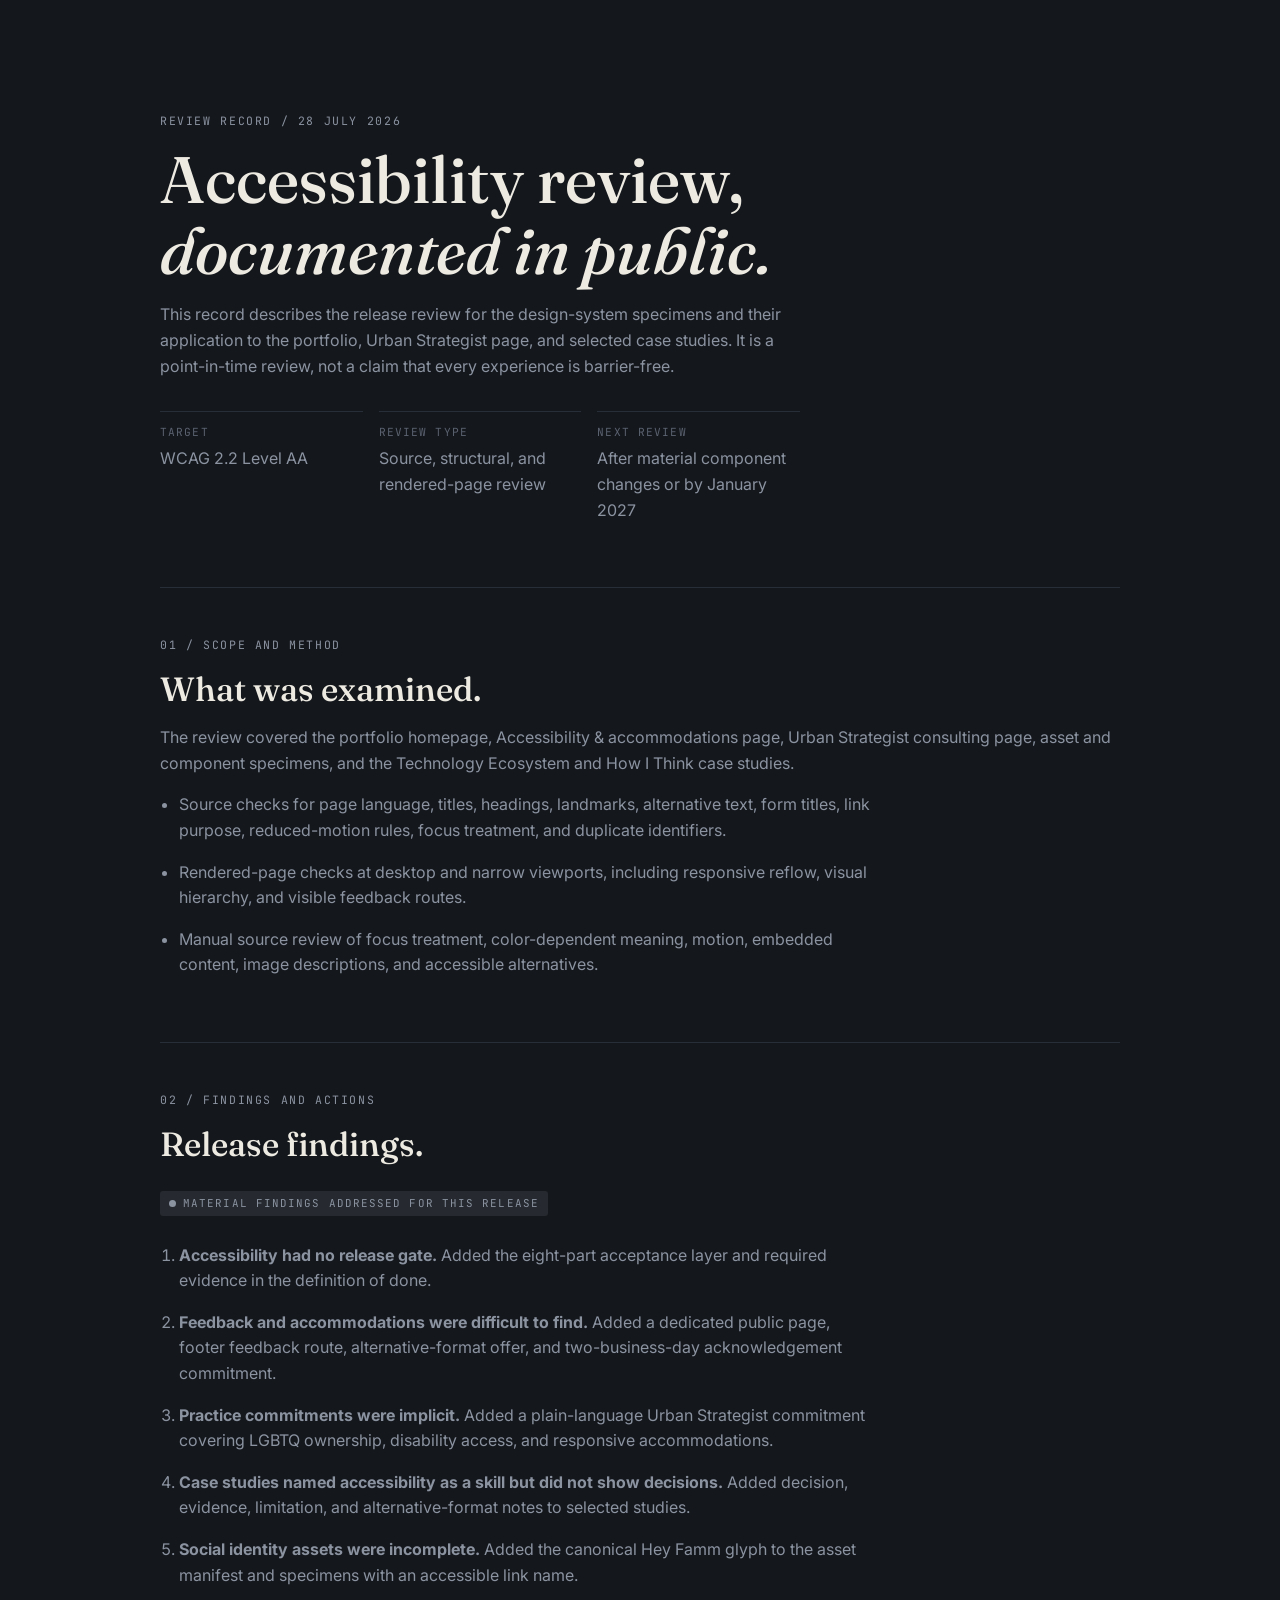
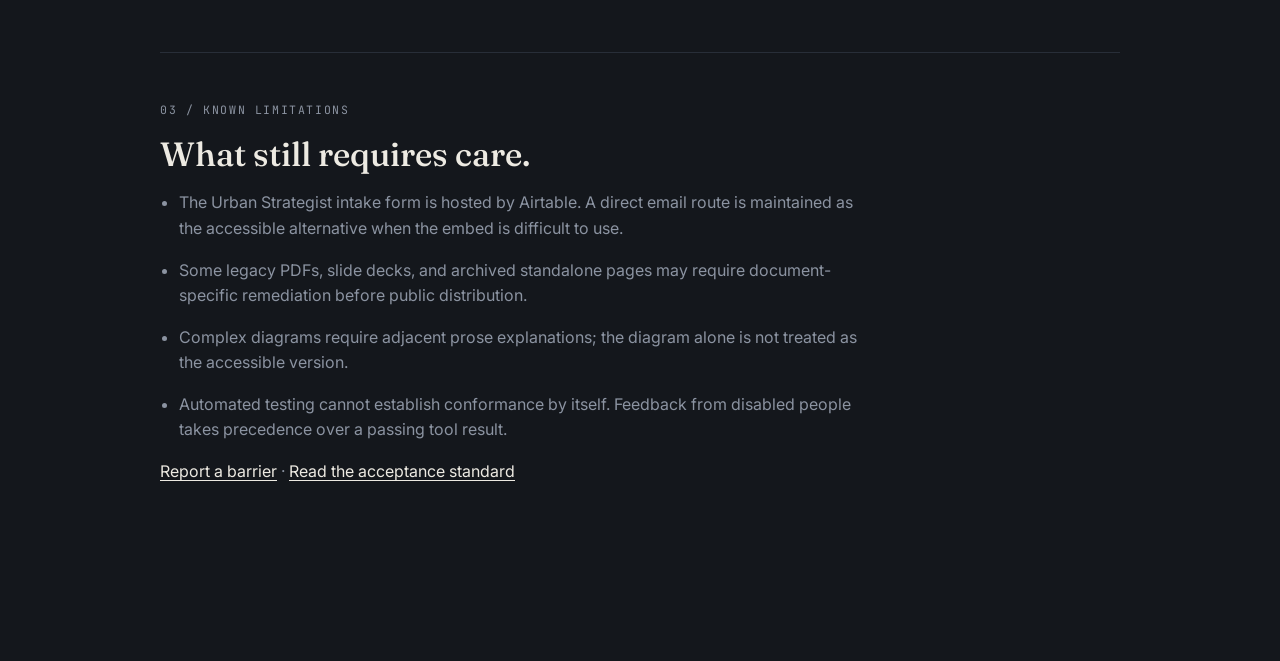
==== guidelines/accessibility-review.html @ 581b71e1 "Add accessibility acceptance layer and source assets" ====
<!doctype html>
<html lang="en">
<head>
  <meta charset="utf-8">
  <meta name="viewport" content="width=device-width, initial-scale=1">
  <title>Accessibility review — Steven Needham Design System</title>
  <link rel="icon" href="../assets/icons/favicon.svg" type="image/svg+xml">
  <link rel="stylesheet" href="../bundle.css">
  <link rel="stylesheet" href="../paper.css">
  <style>
    .review{max-width:72rem;margin:auto;padding:7rem var(--space-page-x)}
    .review header{max-width:64ch;margin-bottom:4rem}
    .review h1{font:500 var(--text-hero)/1.08 var(--font-display);margin:.8rem 0 1rem}
    .review h2{font:500 var(--text-h2)/1.2 var(--font-display);margin:.4rem 0 1rem}
    .review p,.review li,.review dd{color:var(--text-muted)}
    .review a{color:var(--text-primary);text-decoration:underline;text-underline-offset:.18em}
    .review-section{padding:3rem 0;border-top:1px solid var(--border-default)}
    .review-meta{display:grid;grid-template-columns:repeat(3,1fr);gap:1rem;margin-top:2rem}
    .review-meta div{border-top:1px solid var(--border-default);padding-top:.8rem}
    .review-meta dt{font:var(--text-foot)/1.4 var(--font-mono);letter-spacing:var(--tracking-label);text-transform:uppercase;color:var(--text-muted-dim)}
    .review-meta dd{margin:.35rem 0 0}
    .findings{padding-left:1.2rem;max-width:72ch}.findings li{margin:1rem 0}
    .status{color:var(--status-success);font:var(--text-tag)/1.4 var(--font-mono);text-transform:uppercase;letter-spacing:var(--tracking-label)}
    @media(max-width:720px){.review-meta{grid-template-columns:1fr}}
  </style>
</head>
<body>
  <main class="review">
    <header>
      <div class="eyebrow">Review record / 28 July 2026</div>
      <h1>Accessibility review,<br><em>documented in public.</em></h1>
      <p>This record describes the release review for the design-system specimens and their application to the portfolio, Urban Strategist page, and selected case studies. It is a point-in-time review, not a claim that every experience is barrier-free.</p>
      <dl class="review-meta">
        <div><dt>Target</dt><dd>WCAG 2.2 Level AA</dd></div>
        <div><dt>Review type</dt><dd>Source, structural, and rendered-page review</dd></div>
        <div><dt>Next review</dt><dd>After material component changes or by January 2027</dd></div>
      </dl>
    </header>

    <section class="review-section">
      <div class="eyebrow">01 / Scope and method</div>
      <h2>What was examined.</h2>
      <p>The review covered the portfolio homepage, Accessibility &amp; accommodations page, Urban Strategist consulting page, asset and component specimens, and the Technology Ecosystem and How I Think case studies.</p>
      <ul class="findings">
        <li>Source checks for page language, titles, headings, landmarks, alternative text, form titles, link purpose, reduced-motion rules, focus treatment, and duplicate identifiers.</li>
        <li>Rendered-page checks at desktop and narrow viewports, including responsive reflow, visual hierarchy, and visible feedback routes.</li>
        <li>Manual source review of focus treatment, color-dependent meaning, motion, embedded content, image descriptions, and accessible alternatives.</li>
      </ul>
    </section>

    <section class="review-section">
      <div class="eyebrow">02 / Findings and actions</div>
      <h2>Release findings.</h2>
      <p class="status">Material findings addressed for this release</p>
      <ol class="findings">
        <li><strong>Accessibility had no release gate.</strong> Added the eight-part acceptance layer and required evidence in the definition of done.</li>
        <li><strong>Feedback and accommodations were difficult to find.</strong> Added a dedicated public page, footer feedback route, alternative-format offer, and two-business-day acknowledgement commitment.</li>
        <li><strong>Practice commitments were implicit.</strong> Added a plain-language Urban Strategist commitment covering LGBTQ ownership, disability access, and responsive accommodations.</li>
        <li><strong>Case studies named accessibility as a skill but did not show decisions.</strong> Added decision, evidence, limitation, and alternative-format notes to selected studies.</li>
        <li><strong>Social identity assets were incomplete.</strong> Added the canonical Hey Famm glyph to the asset manifest and specimens with an accessible link name.</li>
      </ol>
    </section>

    <section class="review-section">
      <div class="eyebrow">03 / Known limitations</div>
      <h2>What still requires care.</h2>
      <ul class="findings">
        <li>The Urban Strategist intake form is hosted by Airtable. A direct email route is maintained as the accessible alternative when the embed is difficult to use.</li>
        <li>Some legacy PDFs, slide decks, and archived standalone pages may require document-specific remediation before public distribution.</li>
        <li>Complex diagrams require adjacent prose explanations; the diagram alone is not treated as the accessible version.</li>
        <li>Automated testing cannot establish conformance by itself. Feedback from disabled people takes precedence over a passing tool result.</li>
      </ul>
      <p><a href="mailto:sjneedham@icloud.com?subject=Accessibility%20feedback">Report a barrier</a> · <a href="./accessibility.html">Read the acceptance standard</a></p>
    </section>
  </main>
</body>
</html>
---- bundle.css ----
@import url('./styles.css');
@import url('./components/project-detail.css');
@import url('./components/documents.css');
@import url('./components/status.css');
@import url('./components/presentations.css');
---- paper.css ----
/* ==========================================================================
   paper.css — Ops & Systems design system, "paper" (light/print) theme
   github.com/steveneedham/design-system

   This is a TOKEN-OVERRIDE file, not a parallel stylesheet. Every component
   rule in styles.css (.nav, .hero, .stop, .footer, etc.) already reads color
   through the base tokens (--ink, --text, --amber, --teal, ...) or their
   semantic aliases (--surface-page, --text-primary, --accent-ops, ...).
   Overriding just the token layer here is enough to re-skin the whole site —
   no component selectors are duplicated or redefined.

   USAGE
   -----
   1. Load AFTER styles.css:
        <link rel="stylesheet" href="styles.css">
        <link rel="stylesheet" href="paper.css">

   2. Opt in per-page/per-element with a data-theme attribute (recommended
      on <html> so it wins the cascade everywhere):
        <html data-theme="paper">

   3. No JS required for print — the @media print block at the bottom
      applies the same paper tokens automatically any time the dark site
      is printed, whether or not data-theme is set.

   4. Optional theme toggle (vanilla JS), if/when a toggle button is added
      to the site nav:
        document.documentElement.toggleAttribute('data-theme', ...)
        document.documentElement.setAttribute('data-theme', 'paper');
        // to revert: document.documentElement.removeAttribute('data-theme');

   DESIGN NOTES
   ------------
   - Amber/teal are NOT reused at their dark-surface values here. At
     full saturation (#E8A33D / #4FD1C5) both fail contrast as text or
     small dots against a light background. Paper mode uses deepened
     "ink-safe" versions of each hue instead, so labels/dots/links stay
     legible without breaking the amber=ops / teal=sys convention.
   - The dim variants flip direction on purpose: on the dark surface,
     "-dim" means darker/closer to the ink background (subtler). On
     paper, subtler means closer to the *paper* background instead, so
     the dim variants are light tints, not dark ones. Same intent
     ("recede toward the surface"), opposite direction, because the
     surface itself flipped.
   - --text on paper reuses the original --ink hex (#14171C) — the old
     background becomes the new foreground. Keeps a nice conceptual
     symmetry between the two themes and guarantees max contrast.
   ========================================================================== */

:root[data-theme="paper"]{
  /* Surfaces */
  --ink:#F6F3EC;          /* was dark bg → now paper bg */
  --panel:#EFEAE0;        /* secondary surface (signal strip, panels) */
  --panel-line:#DCD5C4;   /* borders/dividers on paper */

  /* Text */
  --text:#14171C;         /* old --ink hex reused as primary text */
  --muted:#5B6270;        /* old --muted-dim hex reused as secondary text */
  --muted-dim:#9CA3AF;    /* new tertiary — lighter, recedes toward paper bg */

  /* Accents — deepened for AA-ish contrast on a light surface */
  --amber:#B5791F;        /* ops, text/dot-safe on paper */
  --amber-dim:#E0C38F;    /* ops, subtle border/tint (light, not dark) */
  --teal:#1F8478;         /* sys, text/dot-safe on paper */
  --teal-dim:#A9E1D9;     /* sys, subtle border/tint (light, not dark) */
  --status-success:var(--teal);
  --status-attention:var(--amber);
  --status-risk:#8F5038;
  --status-neutral:#5B6270;

  /* Semantic aliases resolve automatically via styles.css's :root chain
     (--surface-page: var(--ink), --text-primary: var(--text), etc.) —
     nothing further to override. --focus-ring inherits the new --amber. */
}

/* Sticky nav uses a translucent ink background at 72% opacity in the base
   theme; on paper that reads as a dark smear over light content, so give
   it an explicit translucent paper fill instead of relying on --ink alone. */
:root[data-theme="paper"] .nav{
  background:rgba(246,243,236,0.86);
}

/* Hero video scrim is tuned for a dark backdrop; soften it on paper so
   video content doesn't fight a light theme with a dark overlay. */
:root[data-theme="paper"] .hero-scrim{
  background:var(--media-hero-scrim-paper);
}

/* ==========================================================================
   Print
   ========================================================================== */
@media print{
  :root,
  :root[data-theme="paper"]{
    --ink:#FFFFFF;
    --panel:#F3F1EA;
    --panel-line:#D9D2C0;

    --text:#14171C;
    --muted:#5B6270;
    --muted-dim:#7C8290;

    --amber:#B5791F;
    --amber-dim:#E0C38F;
    --teal:#1F8478;
    --teal-dim:#A9E1D9;
    --status-success:#1F8478;
    --status-attention:#B5791F;
    --status-risk:#8F5038;
    --status-neutral:#5B6270;
  }

  /* Kill anything meant only for an interactive/scrolling dark UI. */
  .nav{ position:static; backdrop-filter:none; -webkit-backdrop-filter:none; }
  .signal-strip{ display:none; }
  .hero-video, .hero-scrim{ display:none; }
  .stop{ opacity:1 !important; transform:none !important; transition:none !important; }
  .stop::before,
  .track[data-track="ops"] .stop.is-trending::before,
  .track[data-track="sys"] .stop.is-trending::before{ animation:none !important; }

  a{ text-decoration:underline; }
  .stop-link, .footer-links a{ text-decoration:none; border-bottom:1px solid currentColor; }
}
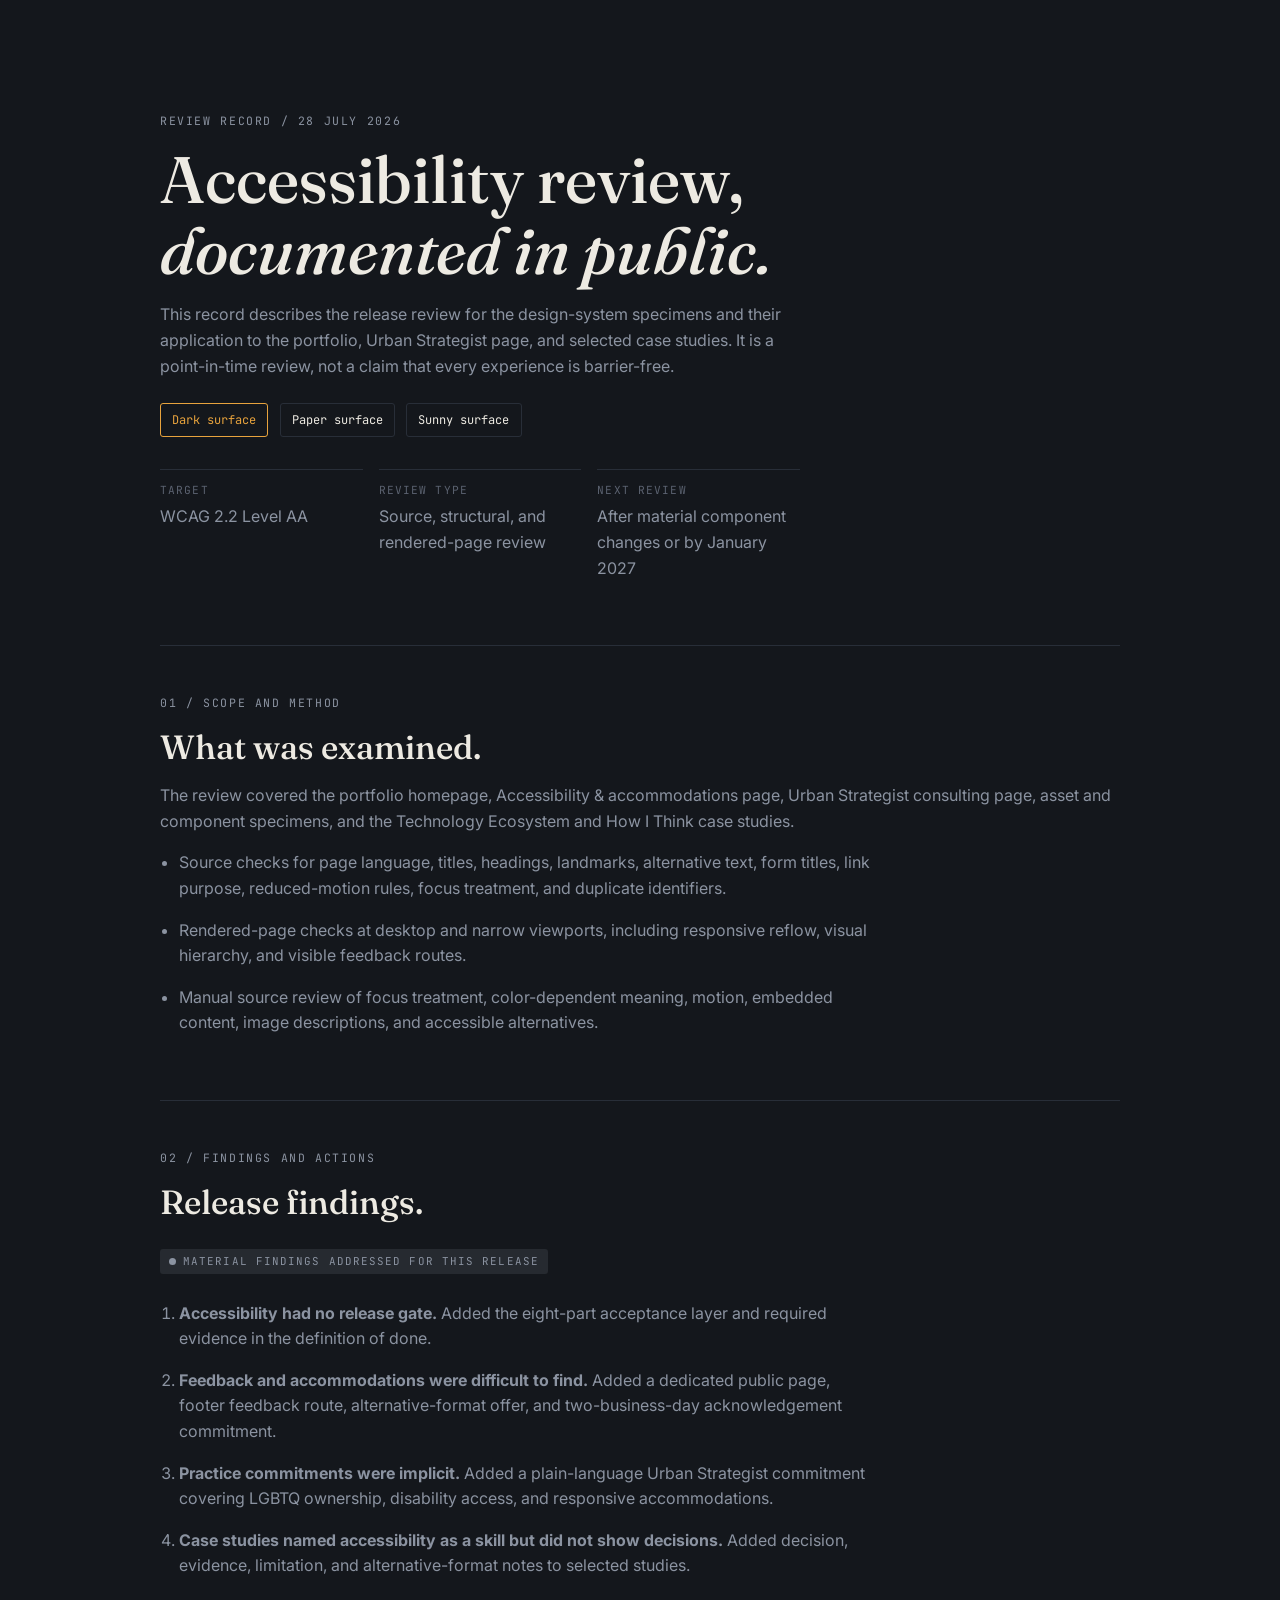
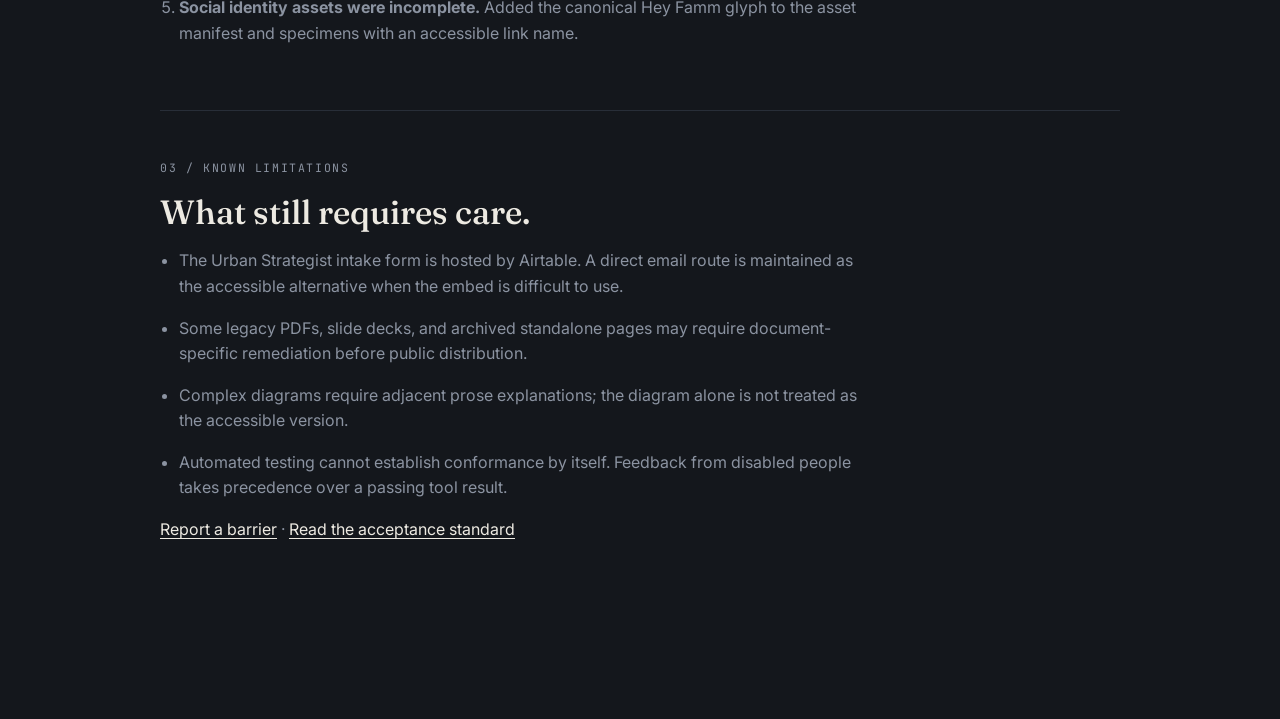
==== commit 8dcb4058: "Add sunny theme to accessibility guidelines pages - Added sunny.css import to both accessibility.htm" ====
--- a/guidelines/accessibility-review.html
+++ b/guidelines/accessibility-review.html
@@ -7,6 +7,7 @@
   <link rel="icon" href="../assets/icons/favicon.svg" type="image/svg+xml">
   <link rel="stylesheet" href="../bundle.css">
   <link rel="stylesheet" href="../paper.css">
+  <link rel="stylesheet" href="../sunny.css">
   <style>
     .review{max-width:72rem;margin:auto;padding:7rem var(--space-page-x)}
     .review header{max-width:64ch;margin-bottom:4rem}
@@ -21,6 +22,12 @@
     .review-meta dd{margin:.35rem 0 0}
     .findings{padding-left:1.2rem;max-width:72ch}.findings li{margin:1rem 0}
     .status{color:var(--status-success);font:var(--text-tag)/1.4 var(--font-mono);text-transform:uppercase;letter-spacing:var(--tracking-label)}
+    .theme-controls{display:flex;gap:.7rem;margin-top:1.5rem}
+    .theme-controls button{
+      border:1px solid var(--border-default);background:transparent;color:var(--text-primary);
+      padding:.5rem .7rem;border-radius:3px;font:var(--text-mono-xs) var(--font-mono)
+    }
+    .theme-controls button[aria-pressed="true"]{border-color:var(--accent-ops);color:var(--accent-ops)}
     @media(max-width:720px){.review-meta{grid-template-columns:1fr}}
   </style>
 </head>
@@ -30,6 +37,11 @@
       <div class="eyebrow">Review record / 28 July 2026</div>
       <h1>Accessibility review,<br><em>documented in public.</em></h1>
       <p>This record describes the release review for the design-system specimens and their application to the portfolio, Urban Strategist page, and selected case studies. It is a point-in-time review, not a claim that every experience is barrier-free.</p>
+      <div class="theme-controls" aria-label="Preview surface">
+        <button type="button" data-theme-choice="dark" aria-pressed="true">Dark surface</button>
+        <button type="button" data-theme-choice="paper" aria-pressed="false">Paper surface</button>
+        <button type="button" data-theme-choice="sunny" aria-pressed="false">Sunny surface</button>
+      </div>
       <dl class="review-meta">
         <div><dt>Target</dt><dd>WCAG 2.2 Level AA</dd></div>
         <div><dt>Review type</dt><dd>Source, structural, and rendered-page review</dd></div>
@@ -73,5 +85,17 @@
       <p><a href="mailto:sjneedham@icloud.com?subject=Accessibility%20feedback">Report a barrier</a> · <a href="./accessibility.html">Read the acceptance standard</a></p>
     </section>
   </main>
+  <script>
+    // Theme switcher for accessibility review page
+    const themeButtons = document.querySelectorAll('.theme-controls button');
+    themeButtons.forEach(button => {
+      button.addEventListener('click', () => {
+        const theme = button.dataset.themeChoice;
+        themeButtons.forEach(b => b.setAttribute('aria-pressed', 'false'));
+        button.setAttribute('aria-pressed', 'true');
+        document.documentElement.setAttribute('data-theme', theme);
+      });
+    });
+  </script>
 </body>
 </html>
--- a/sunny.css
+++ b/sunny.css
@@ -0,0 +1,291 @@
+/* ==========================================================================
+   sunny.css — Ops & Systems design system, "sunny" theme variant
+   github.com/steveneedham/design-system
+
+   A bright, bold treatment of the design system for exceptional occasions
+   and special edition runs. Inverts the dark theme to a light, warm
+   background with vibrant amber as the primary accent.
+
+   This is a TOKEN-OVERRIDE + COMPONENT-OVERRIDE file. Every component
+   rule in styles.css (.nav, .hero, .stop, .footer, etc.) already reads
+   color through the base tokens (--ink, --text, --amber, --teal, ...).
+   Overriding the token layer here re-skins the whole site. Component-
+   specific rules add visual enhancements (2px borders, gradients, shadows)
+   that define the sunny aesthetic.
+
+   USAGE
+   -----
+   1. Load AFTER styles.css:
+        <link rel="stylesheet" href="styles.css">
+        <link rel="stylesheet" href="sunny.css">
+
+   2. Opt in per-page/per-element with data-theme="sunny" attribute
+      (recommended on <html> so it wins the cascade everywhere):
+        <html data-theme="sunny">
+
+   3. Optional theme toggle (vanilla JS):
+        document.documentElement.setAttribute('data-theme', 'sunny');
+        // to revert: document.documentElement.removeAttribute('data-theme');
+
+   DESIGN NOTES
+   ------------
+   - Base colors are warm and light: cream ink (#FDF8F0), warm beige panels
+     (#FBF5ED), dark brown text (#1F1810) for max contrast on light surfaces.
+   - Amber (#F4A538) is the bright, energetic primary accent.
+     Teal (#2BA4A8) is the secondary accent (sys/technical).
+   - All key components use 2px borders in the accent colors for visual
+     boldness and clarity.
+   - Shadows use warm amber tint (rgba(244, 165, 56, 0.1)) to complement
+     the bright theme.
+   - Hero sections include a gradient background (135deg amber fade) with
+     subtle radial glow for depth and visual impact.
+   ========================================================================== */
+
+:root[data-theme="sunny"] {
+  /* Surfaces */
+  --ink: #FDF8F0;           /* warm cream, page background */
+  --panel: #FBF5ED;         /* light cream, component background */
+  --panel-line: #EBE4DA;    /* warm beige, borders/dividers */
+
+  /* Text */
+  --text: #1F1810;          /* very dark brown, primary text */
+  --muted: #8B8370;         /* warm gray, secondary text */
+  --muted-dim: #6B6250;     /* darker warm gray, tertiary text */
+
+  /* Accents */
+  --amber: #F4A538;         /* bright, energetic ops accent */
+  --amber-dim: #D9851F;     /* dimmed state */
+  --teal: #2BA4A8;          /* secondary sys accent */
+  --teal-dim: #1F7A7E;      /* dimmed state */
+
+  /* Status colors */
+  --status-success: #4FD1C5;
+  --status-attention: #F4A538;
+  --status-risk: #E05252;
+  --status-neutral: #8B8370;
+
+  /* Semantic aliases resolve automatically via styles.css's :root chain
+     (--surface-page: var(--ink), --text-primary: var(--text), etc.) —
+     nothing further to override. --focus-ring inherits the new --amber. */
+}
+
+/* ==========================================================================
+   Component Overrides for Sunny Theme
+   ========================================================================== */
+
+/* Nav styling for sunny theme */
+[data-theme="sunny"] .nav {
+  background: rgba(253, 248, 240, 0.88);
+  border-bottom-color: var(--amber);
+  border-bottom-width: 2px;
+  box-shadow: 0 2px 8px rgba(244, 165, 56, 0.08);
+}
+
+[data-theme="sunny"] .nav-name {
+  color: var(--amber);
+  font-weight: 600;
+}
+
+[data-theme="sunny"] .nav-links a:hover {
+  color: var(--amber);
+  font-weight: 600;
+}
+
+/* Signal strip */
+[data-theme="sunny"] .signal-strip {
+  background: var(--panel);
+  border-bottom-color: var(--panel-line);
+}
+
+/* Cover/hero section with sunny gradient */
+[data-theme="sunny"] [data-section="hero"],
+[data-theme="sunny"] .cover {
+  background: linear-gradient(135deg, #FFE4A3 0%, #FFD478 50%, #FFFAED 100%);
+}
+
+[data-theme="sunny"] [data-section="hero"]::before,
+[data-theme="sunny"] .cover::before {
+  content: '';
+  position: absolute;
+  top: -30%;
+  right: -5%;
+  width: 500px;
+  height: 500px;
+  background: radial-gradient(circle, rgba(255, 212, 120, 0.2) 0%, transparent 70%);
+  border-radius: 50%;
+  pointer-events: none;
+  z-index: 0;
+}
+
+/* Ensure content sits above gradient backdrop */
+[data-theme="sunny"] h1,
+[data-theme="sunny"] .cover-eyebrow {
+  position: relative;
+  z-index: 1;
+}
+
+/* Emphasized text in sunny theme */
+[data-theme="sunny"] h1 em,
+[data-theme="sunny"] [data-section="hero"] h1 em {
+  color: var(--amber);
+  font-style: italic;
+}
+
+/* KPI cards with sunny borders */
+[data-theme="sunny"] .kpi {
+  border: 2px solid var(--amber);
+  background: var(--panel);
+  box-shadow: 0 4px 12px rgba(244, 165, 56, 0.1);
+}
+
+/* Tables with sunny header */
+[data-theme="sunny"] .data-table th {
+  background: var(--amber);
+  color: white;
+  border-bottom: 2px solid var(--amber);
+  font-weight: 700;
+}
+
+[data-theme="sunny"] .data-table th.teal {
+  background: var(--teal);
+}
+
+[data-theme="sunny"] .data-table tr:nth-child(even) td {
+  background: rgba(244, 165, 56, 0.05);
+}
+
+[data-theme="sunny"] .data-table .total td {
+  background: var(--amber);
+  color: white;
+  font-weight: 700;
+}
+
+/* Insight cards */
+[data-theme="sunny"] .insight {
+  border: 2px solid var(--amber);
+  border-left: 4px solid var(--amber);
+  background: var(--panel);
+  box-shadow: 0 4px 12px rgba(244, 165, 56, 0.08);
+}
+
+[data-theme="sunny"] .insight.sys {
+  border-color: var(--teal);
+  border-left-color: var(--teal);
+}
+
+[data-theme="sunny"] .insight.alert {
+  border-color: var(--red);
+  border-left-color: var(--red);
+}
+
+/* Trike section styling */
+[data-theme="sunny"] .trike-section {
+  border: 2px solid var(--amber);
+  background: var(--panel);
+  box-shadow: 0 8px 24px rgba(244, 165, 56, 0.12);
+}
+
+[data-theme="sunny"] .trike-header {
+  background: linear-gradient(90deg, var(--amber) 0%, #F0B04F 100%);
+  border-bottom: 2px solid var(--amber-dim);
+  color: white;
+}
+
+[data-theme="sunny"] .trike-header h3 {
+  color: white;
+  font-weight: 600;
+}
+
+[data-theme="sunny"] .trike-stats {
+  color: rgba(255, 255, 255, 0.9);
+}
+
+[data-theme="sunny"] #playBtn {
+  background: var(--amber);
+  color: white;
+  font-weight: 700;
+  box-shadow: 0 4px 12px rgba(244, 165, 56, 0.3);
+}
+
+[data-theme="sunny"] #playBtn:hover {
+  background: #f0b04f;
+  transform: translateY(-2px);
+  box-shadow: 0 6px 16px rgba(244, 165, 56, 0.4);
+}
+
+[data-theme="sunny"] #trafficBtn {
+  border: 2px solid var(--panel-line);
+}
+
+[data-theme="sunny"] #trafficBtn:hover {
+  border-color: var(--amber);
+  color: var(--amber);
+}
+
+[data-theme="sunny"] .trike-map {
+  background: #FEFAF0;
+}
+
+/* Terms card */
+[data-theme="sunny"] .terms-card {
+  border: 2px solid var(--amber);
+  background: var(--panel);
+}
+
+[data-theme="sunny"] .terms-label {
+  background: var(--amber);
+  color: white;
+  font-weight: 700;
+}
+
+/* Sign-off section */
+[data-theme="sunny"] .signoff {
+  border-top: 2px solid var(--amber);
+}
+
+[data-theme="sunny"] .signoff-name {
+  color: var(--amber);
+  font-weight: 700;
+}
+
+[data-theme="sunny"] .signoff-note {
+  background: rgba(244, 165, 56, 0.08);
+  border: 2px solid var(--amber);
+  border-left: 4px solid var(--amber);
+  color: var(--text);
+}
+
+/* Footer */
+[data-theme="sunny"] footer {
+  border-top: 2px solid var(--amber);
+  background: var(--panel);
+  font-weight: 500;
+}
+
+/* Links in sunny theme */
+[data-theme="sunny"] a {
+  color: var(--amber);
+  text-decoration: none;
+  transition: color var(--motion-fast);
+}
+
+[data-theme="sunny"] a:hover {
+  color: var(--amber-dim);
+}
+
+/* Eyebrows and labels */
+[data-theme="sunny"] .eyebrow {
+  color: var(--amber);
+  border-bottom: 2px solid var(--amber);
+  font-weight: 600;
+}
+
+[data-theme="sunny"] .eyebrow.sys {
+  color: var(--teal);
+  border-bottom-color: var(--teal);
+}
+
+[data-theme="sunny"] .eyebrow.alert {
+  color: var(--status-risk);
+  border-bottom-color: var(--status-risk);
+}
